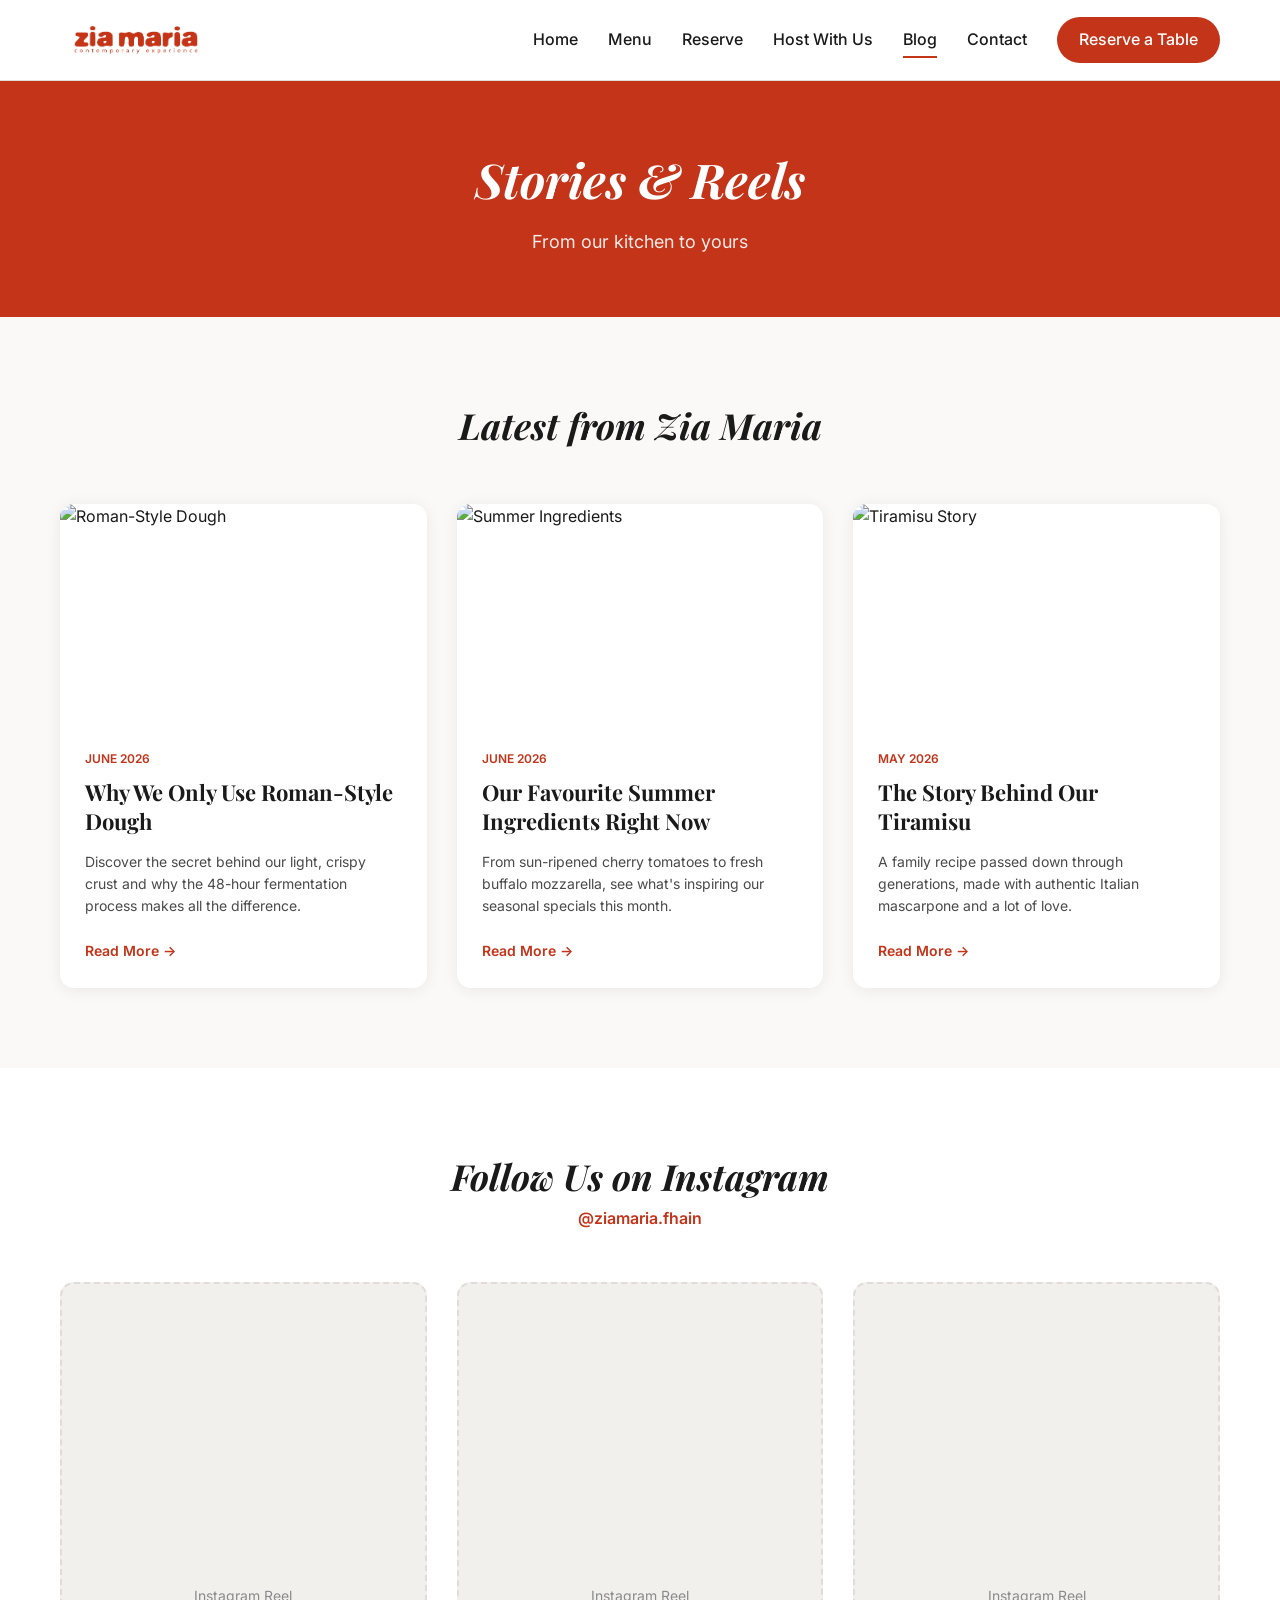
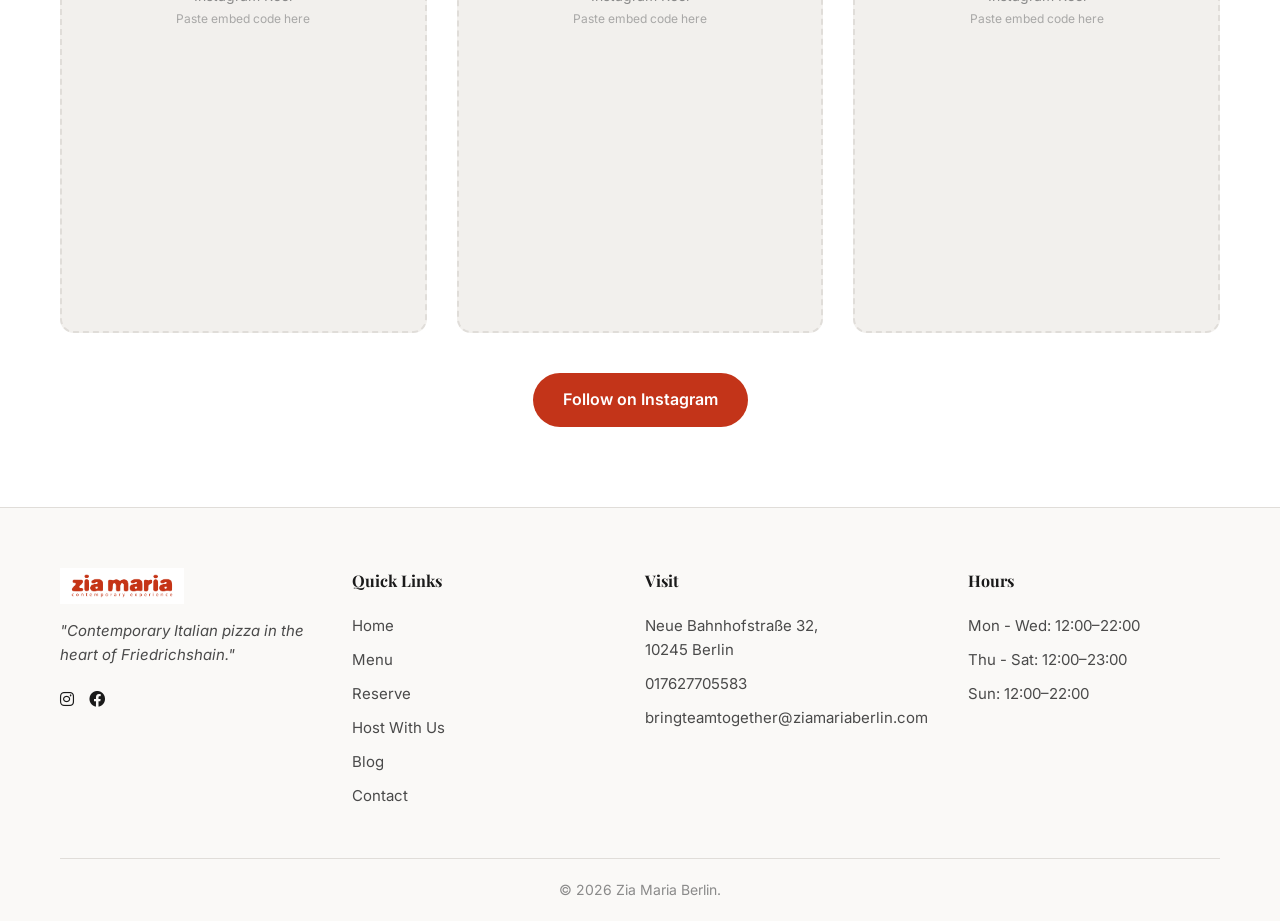
==== blog.html @ f88d1bd3 "Initial upload" ====
<!DOCTYPE html>
<html lang="en">
<head>
    <meta charset="UTF-8">
    <meta name="viewport" content="width=device-width, initial-scale=1.0">
    <title>Stories & Reels | Zia Maria – Friedrichshain, Berlin</title>
    
    <!-- Google Fonts -->
    <link rel="preconnect" href="https://fonts.googleapis.com">
    <link rel="preconnect" href="https://fonts.gstatic.com" crossorigin>
    <link href="https://fonts.googleapis.com/css2?family=Inter:wght@400;500;600;700&family=Playfair+Display:ital,wght@0,700;1,700&display=swap" rel="stylesheet">
    
    <!-- Font Awesome -->
    <link rel="stylesheet" href="https://cdnjs.cloudflare.com/ajax/libs/font-awesome/6.0.0/css/all.min.css">
    
    <!-- Custom CSS -->
    <link rel="stylesheet" href="./assets/css/shared.css">
    
    <style>
        .page-hero {
            background-color: var(--red);
            color: var(--white);
            padding: 60px 0;
            text-align: center;
        }
        
        .page-hero h1 {
            font-size: 48px;
            margin-bottom: 10px;
        }
        
        .page-hero p {
            font-size: 18px;
            opacity: 0.9;
        }
        
        .blog-section {
            padding: 80px 0;
        }
        
        .section-header {
            text-align: center;
            margin-bottom: 50px;
        }
        
        .blog-grid {
            display: grid;
            grid-template-columns: repeat(3, 1fr);
            gap: 30px;
        }
        
        .blog-card {
            background: var(--white);
            border-radius: var(--radius);
            overflow: hidden;
            box-shadow: var(--shadow);
            transition: 0.3s;
        }
        
        .blog-card:hover {
            transform: translateY(-5px);
            box-shadow: 0 8px 24px rgba(0,0,0,0.1);
        }
        
        .blog-card img {
            width: 100%;
            height: 220px;
            object-fit: cover;
        }
        
        .blog-info {
            padding: 25px;
        }
        
        .blog-date {
            display: block;
            font-size: 12px;
            color: var(--red);
            font-weight: 600;
            text-transform: uppercase;
            margin-bottom: 10px;
        }
        
        .blog-info h3 {
            font-size: 22px;
            margin-bottom: 15px;
            line-height: 1.3;
        }
        
        .blog-info p {
            font-size: 14px;
            color: var(--text-mid);
            margin-bottom: 20px;
            line-height: 1.6;
        }
        
        .read-more {
            color: var(--red);
            font-weight: 600;
            font-size: 14px;
        }
        
        /* Reels Section */
        .reels-section {
            padding: 80px 0;
            background-color: var(--white);
        }
        
        .reels-grid {
            display: grid;
            grid-template-columns: repeat(3, 1fr);
            gap: 30px;
            margin-bottom: 40px;
        }
        
        .reel-placeholder {
            aspect-ratio: 9 / 16;
            background-color: var(--light-gray);
            border-radius: var(--radius);
            display: flex;
            align-items: center;
            justify-content: center;
            text-align: center;
            padding: 20px;
            color: var(--text-muted);
            font-size: 14px;
            border: 2px dashed var(--border);
        }
        
        @media (max-width: 1024px) {
            .blog-grid, .reels-grid {
                grid-template-columns: repeat(2, 1fr);
            }
        }
        
        @media (max-width: 640px) {
            .blog-grid, .reels-grid {
                grid-template-columns: 1fr;
            }
        }
    </style>
</head>
<body>
    <main>
        <!-- Page Hero -->
        <section class="page-hero">
            <div class="container">
                <h1 class="serif italic">Stories & Reels</h1>
                <p>From our kitchen to yours</p>
            </div>
        </section>

        <!-- Articles Section -->
        <section class="blog-section bg-off-white">
            <div class="container">
                <div class="section-header">
                    <h2 class="serif italic" style="font-size: 36px;">Latest from Zia Maria</h2>
                </div>
                
                <div class="blog-grid">
                    <!-- TO ADD A NEW ARTICLE: copy one article card <div> block and update the title, date, excerpt, and image src -->
                    
                    <!-- Article 1 -->
                    <article class="blog-card">
                        <img src="https://images.unsplash.com/photo-1513104890138-7c749659a591?w=600&q=80" alt="Roman-Style Dough">
                        <div class="blog-info">
                            <span class="blog-date">June 2026</span>
                            <h3 class="serif">Why We Only Use Roman-Style Dough</h3>
                            <p>Discover the secret behind our light, crispy crust and why the 48-hour fermentation process makes all the difference.</p>
                            <a href="#" class="read-more">Read More →</a>
                        </div>
                    </article>
                    
                    <!-- Article 2 -->
                    <article class="blog-card">
                        <img src="https://images.unsplash.com/photo-1513104890138-7c749659a591?w=600&q=80" alt="Summer Ingredients">
                        <div class="blog-info">
                            <span class="blog-date">June 2026</span>
                            <h3 class="serif">Our Favourite Summer Ingredients Right Now</h3>
                            <p>From sun-ripened cherry tomatoes to fresh buffalo mozzarella, see what's inspiring our seasonal specials this month.</p>
                            <a href="#" class="read-more">Read More →</a>
                        </div>
                    </article>
                    
                    <!-- Article 3 -->
                    <article class="blog-card">
                        <img src="https://images.unsplash.com/photo-1513104890138-7c749659a591?w=600&q=80" alt="Tiramisu Story">
                        <div class="blog-info">
                            <span class="blog-date">May 2026</span>
                            <h3 class="serif">The Story Behind Our Tiramisu</h3>
                            <p>A family recipe passed down through generations, made with authentic Italian mascarpone and a lot of love.</p>
                            <a href="#" class="read-more">Read More →</a>
                        </div>
                    </article>
                </div>
            </div>
        </section>

        <!-- Instagram Section -->
        <section class="reels-section">
            <div class="container">
                <div class="section-header">
                    <h2 class="serif italic" style="font-size: 36px;">Follow Us on Instagram</h2>
                    <p style="color: var(--red); font-weight: 600;">@ziamaria.fhain</p>
                </div>
                
                <div class="reels-grid">
                    <!-- TO EMBED A REEL: go to Instagram post → Share → Embed → copy the <blockquote> code and replace this placeholder div -->
                    
                    <div class="reel-placeholder">
                        <p>Instagram Reel<br><span style="font-size: 12px; opacity: 0.7;">Paste embed code here</span></p>
                    </div>
                    
                    <div class="reel-placeholder">
                        <p>Instagram Reel<br><span style="font-size: 12px; opacity: 0.7;">Paste embed code here</span></p>
                    </div>
                    
                    <div class="reel-placeholder">
                        <p>Instagram Reel<br><span style="font-size: 12px; opacity: 0.7;">Paste embed code here</span></p>
                    </div>
                </div>
                
                <div style="text-align: center;">
                    <a href="https://www.instagram.com/ziamaria.fhain" target="_blank" rel="noopener noreferrer" class="btn btn-primary">Follow on Instagram</a>
                </div>
            </div>
        </section>
    </main>

    <!-- Shared Components -->
    <script src="./assets/js/components.js"></script>
    <!-- Instagram Embed Script -->
    <script async src="//www.instagram.com/embed.js"></script>
</body>
</html>
---- assets/css/shared.css ----
:root {
    --red: rgb(195, 52, 25);
    --red-dark: rgb(160, 38, 15);
    --white: rgba(255, 255, 255, 1);
    --off-white: #faf9f7;
    --light-gray: #f2f0ed;
    --text-dark: #1a1a1a;
    --text-mid: #4a4a4a;
    --text-muted: #8a8a8a;
    --border: #e0ddd9;
    --shadow: 0 2px 16px rgba(0,0,0,0.07);
    --radius: 14px;
}

* {
    margin: 0;
    padding: 0;
    box-sizing: border-box;
}

html {
    scroll-behavior: smooth;
}

body {
    font-family: 'Inter', sans-serif;
    color: var(--text-dark);
    background-color: var(--white);
    line-height: 1.6;
    overflow-x: hidden;
}

h1, h2, h3, h4, h5, h6, .serif {
    font-family: 'Playfair Display', serif;
}

.italic {
    font-style: italic;
}

a {
    text-decoration: none;
    color: inherit;
    transition: 0.3s;
}

ul {
    list-style: none;
}

img {
    max-width: 100%;
    display: block;
}

.container {
    max-width: 1200px;
    margin: 0 auto;
    padding: 0 20px;
}

main {
    animation: fadeIn 0.8s ease-out;
}

@keyframes fadeIn {
    from { opacity: 0; transform: translateY(10px); }
    to { opacity: 1; transform: translateY(0); }
}

/* Buttons */
.btn {
    display: inline-block;
    padding: 12px 28px;
    border-radius: 50px;
    font-weight: 600;
    cursor: pointer;
    text-align: center;
    border: 2px solid transparent;
}

.btn-primary {
    background-color: var(--red);
    color: var(--white);
}

.btn-primary:hover {
    background-color: var(--red-dark);
}

.btn-secondary {
    border-color: var(--red);
    color: var(--red);
}

.btn-secondary:hover {
    background-color: var(--red);
    color: var(--white);
}

.btn-white-outline {
    border-color: var(--white);
    color: var(--white);
}

.btn-white-outline:hover {
    background-color: var(--white);
    color: var(--red);
}

.btn-white {
    background-color: var(--white);
    color: var(--red);
}

/* Forms */
.form-group {
    margin-bottom: 20px;
}

label {
    display: block;
    margin-bottom: 8px;
    font-weight: 500;
    color: var(--text-mid);
}

input, select, textarea {
    width: 100%;
    padding: 12px 16px;
    border: 1px solid var(--border);
    border-radius: 8px;
    font-family: inherit;
    font-size: 16px;
    transition: 0.3s;
}

input:focus, select:focus, textarea:focus {
    outline: none;
    border-color: var(--red);
    box-shadow: 0 0 0 3px rgba(195, 52, 25, 0.1);
}

.error-message {
    color: var(--red);
    font-size: 14px;
    margin-top: 5px;
    display: none;
}

/* Sections */
section {
    padding: 80px 0;
}

.bg-off-white { background-color: var(--off-white); }
.bg-red { background-color: var(--red); color: var(--white); }

/* Navigation */
header {
    background-color: var(--white);
    position: sticky;
    top: 0;
    z-index: 1000;
    border-bottom: 1px solid var(--border);
}

.nav-container {
    display: flex;
    justify-content: space-between;
    align-items: center;
    height: 80px;
}

.logo img {
    height: 44px;
}

.logo-text {
    font-size: 24px;
    font-weight: 700;
    color: var(--red);
}

.nav-links {
    display: flex;
    gap: 30px;
    align-items: center;
}

.nav-links a {
    font-weight: 500;
    position: relative;
}

.nav-links a.active::after {
    content: '';
    position: absolute;
    bottom: -5px;
    left: 0;
    width: 100%;
    height: 2px;
    background-color: var(--red);
}

.nav-links a:hover {
    color: var(--red);
}

.mobile-toggle {
    display: none;
    font-size: 24px;
    cursor: pointer;
}

/* Footer */
footer {
    background-color: var(--off-white);
    padding: 60px 0 20px;
    border-top: 1px solid var(--border);
}

.footer-grid {
    display: grid;
    grid-template-columns: repeat(4, 1fr);
    gap: 40px;
    margin-bottom: 40px;
}

.footer-col h4 {
    margin-bottom: 20px;
    color: var(--text-dark);
}

.footer-col p, .footer-col li {
    color: var(--text-mid);
    margin-bottom: 10px;
    font-size: 15px;
}

.footer-logo img {
    height: 36px;
    margin-bottom: 15px;
}

.social-links {
    display: flex;
    gap: 15px;
    margin-top: 20px;
}

.copyright {
    text-align: center;
    padding-top: 20px;
    border-top: 1px solid var(--border);
    color: var(--text-muted);
    font-size: 14px;
}

/* Responsive */
@media (max-width: 1024px) {
    .footer-grid {
        grid-template-columns: repeat(2, 1fr);
    }
}

@media (max-width: 768px) {
    section {
        padding: 60px 0;
    }
    
    .nav-links {
        display: none;
        position: absolute;
        top: 80px;
        left: 0;
        width: 100%;
        background: var(--white);
        flex-direction: column;
        padding: 20px;
        border-bottom: 1px solid var(--border);
        box-shadow: var(--shadow);
    }
    
    .nav-links.show {
        display: flex;
    }
    
    .mobile-toggle {
        display: block;
    }
}

@media (max-width: 640px) {
    .footer-grid {
        grid-template-columns: 1fr;
    }
}

/* Typography Loop Animation */
.typography-loop-container {
    background-color: #c63c1e; /* Logo Red */
    overflow: hidden;
    width: 100%;
    position: relative;
    padding: clamp(6px, 1vw, 12px) 0; /* Reduced padding for a more subtle strip */
}

.typography-loop {
    display: flex;
    width: max-content; 
    align-items: center;
    animation: loopText 50s linear infinite; /* Smooth, steady speed */
}

.loop-text {
    font-family: 'Fredoka', sans-serif; 
    font-weight: 600; /* Slightly lighter weight for elegance */
    font-size: clamp(1.2rem, 3.5vw, 2.2rem); /* Smaller, more aesthetic font size */
    color: rgba(255, 255, 255, 0.9); /* Subtle white */
    white-space: nowrap;
    padding-right: 0.5em; 
    -webkit-font-smoothing: antialiased;
    letter-spacing: 0.02em; /* Slight spacing for better legibility at smaller sizes */
}

@keyframes loopText {
    0% { transform: translateX(0); }
    100% { transform: translateX(-50%); } 
}
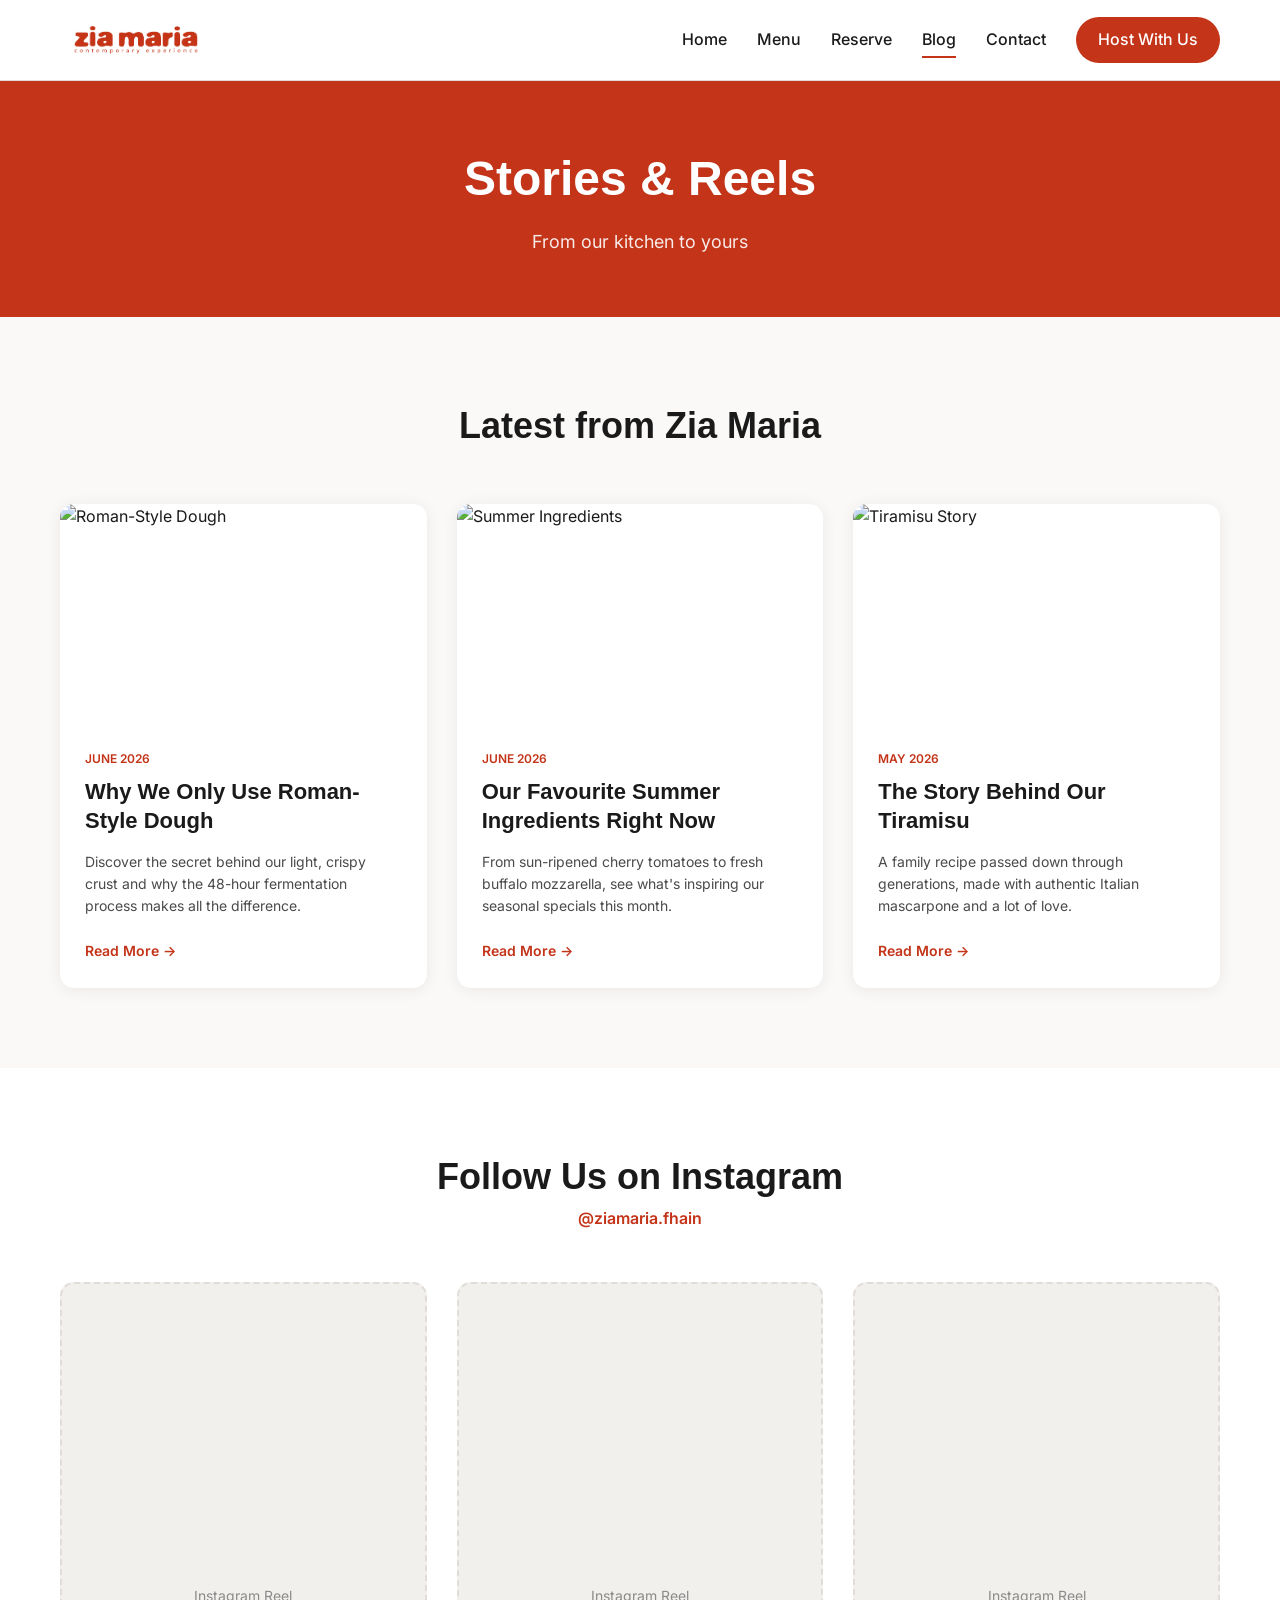
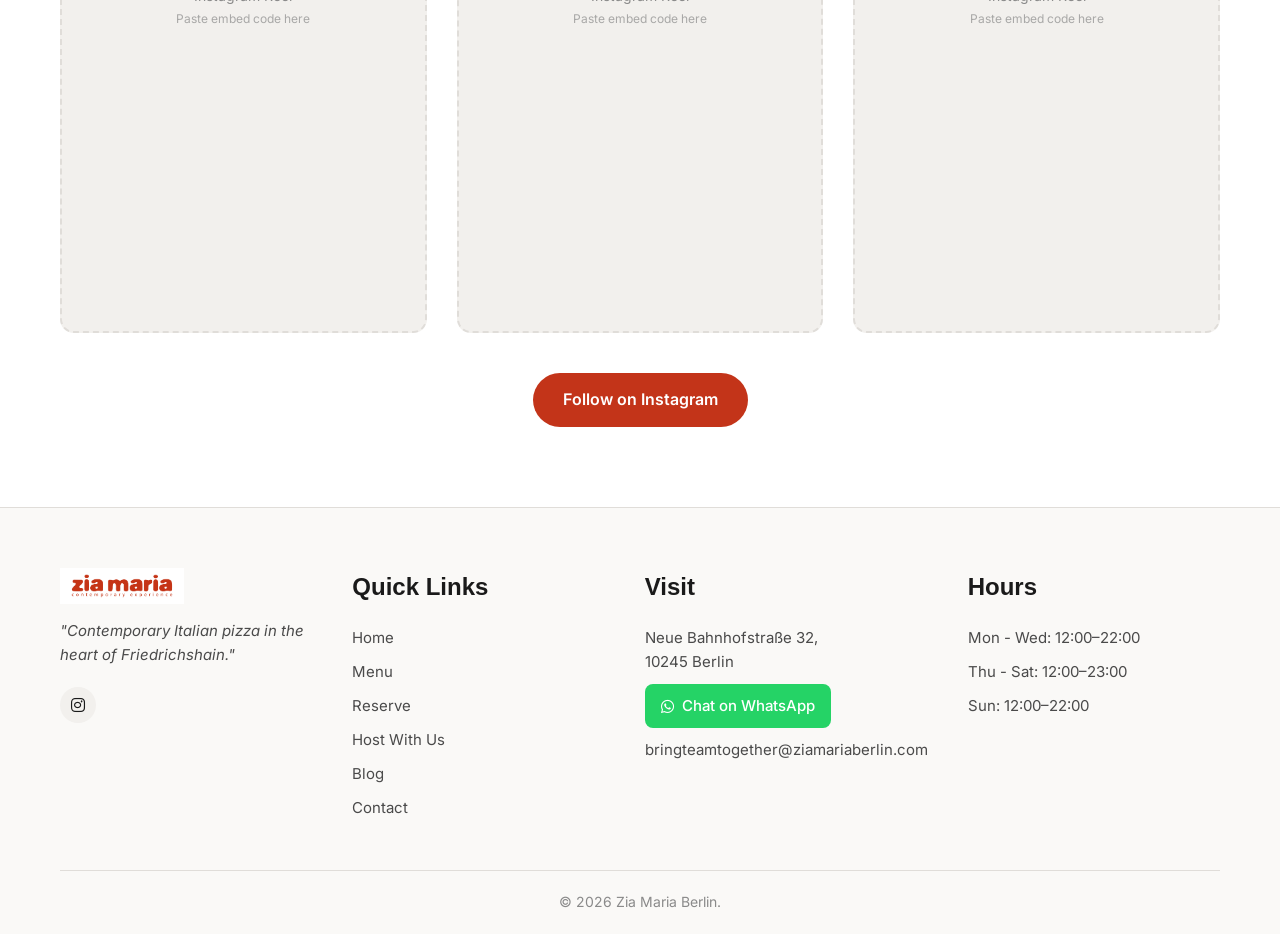
==== commit ac054aa7: "Update blog.html" ====
--- a/blog.html
+++ b/blog.html
@@ -15,6 +15,8 @@
     
     <!-- Custom CSS -->
     <link rel="stylesheet" href="./assets/css/shared.css">
+    <!-- Favicon -->
+    <link rel="icon" type="image/png" href="./assets/images/logo.png">
     
     <style>
         .page-hero {
@@ -145,7 +147,7 @@
         <!-- Page Hero -->
         <section class="page-hero">
             <div class="container">
-                <h1 class="serif italic">Stories & Reels</h1>
+                <h1 class="serif">Stories & Reels</h1>
                 <p>From our kitchen to yours</p>
             </div>
         </section>
@@ -154,7 +156,7 @@
         <section class="blog-section bg-off-white">
             <div class="container">
                 <div class="section-header">
-                    <h2 class="serif italic" style="font-size: 36px;">Latest from Zia Maria</h2>
+                    <h2 class="serif" style="font-size: 36px;">Latest from Zia Maria</h2>
                 </div>
                 
                 <div class="blog-grid">
@@ -170,7 +172,7 @@
                             <a href="#" class="read-more">Read More →</a>
                         </div>
                     </article>
-                    
+                
                     <!-- Article 2 -->
                     <article class="blog-card">
                         <img src="https://images.unsplash.com/photo-1513104890138-7c749659a591?w=600&q=80" alt="Summer Ingredients">
@@ -200,7 +202,7 @@
         <section class="reels-section">
             <div class="container">
                 <div class="section-header">
-                    <h2 class="serif italic" style="font-size: 36px;">Follow Us on Instagram</h2>
+                    <h2 class="serif" style="font-size: 36px;">Follow Us on Instagram</h2>
                     <p style="color: var(--red); font-weight: 600;">@ziamaria.fhain</p>
                 </div>
                 
--- a/assets/css/shared.css
+++ b/assets/css/shared.css
@@ -30,8 +30,13 @@
     overflow-x: hidden;
 }
 
+/* Import Nunito font */
+@import url('https://fonts.googleapis.com/css2?family=Nunito:wght@700&display=swap');
+
 h1, h2, h3, h4, h5, h6, .serif {
-    font-family: 'Playfair Display', serif;
+    font-family: 'Nunito', sans-serif;
+    font-weight: 700;
+    font-size: clamp(1.125rem, 2vw, 1.5rem);
 }
 
 .italic {
@@ -247,6 +252,90 @@
     display: flex;
     gap: 15px;
     margin-top: 20px;
+}
+
+.social-links a {
+    display: inline-flex;
+    align-items: center;
+    justify-content: center;
+    width: 36px;
+    height: 36px;
+    border-radius: 50%;
+    background-color: var(--light-gray);
+    color: var(--text-dark);
+    transition: 0.3s;
+}
+
+.social-links a:hover {
+    background-color: var(--red);
+    color: var(--white);
+}
+
+.whatsapp-link {
+    display: inline-flex;
+    align-items: center;
+    gap: 8px;
+    padding: 10px 16px;
+    border-radius: 8px;
+    background-color: #25D366;
+    color: var(--white);
+    text-decoration: none;
+    font-weight: 500;
+    transition: 0.3s;
+}
+
+.whatsapp-link:hover {
+    background-color: #20BA5A;
+}
+
+/* Reviews Section */
+.reviews-section {
+    background-color: var(--off-white);
+}
+
+.reviews-grid {
+    display: grid;
+    grid-template-columns: repeat(auto-fit, minmax(280px, 1fr));
+    gap: 30px;
+    margin-bottom: 50px;
+}
+
+.review-card {
+    background: var(--white);
+    border-radius: var(--radius);
+    padding: 30px;
+    box-shadow: var(--shadow);
+    transition: 0.3s;
+}
+
+.review-card:hover {
+    transform: translateY(-5px);
+    box-shadow: 0 8px 24px rgba(0,0,0,0.12);
+}
+
+.review-stars {
+    display: flex;
+    gap: 6px;
+    margin-bottom: 16px;
+    color: var(--red);
+}
+
+.review-stars i {
+    font-size: 16px;
+}
+
+.review-text {
+    font-size: 16px;
+    color: var(--text-mid);
+    margin-bottom: 16px;
+    line-height: 1.6;
+    font-style: italic;
+}
+
+.review-author {
+    color: var(--text-dark);
+    font-size: 14px;
+    font-weight: 500;
 }
 
 .copyright {
